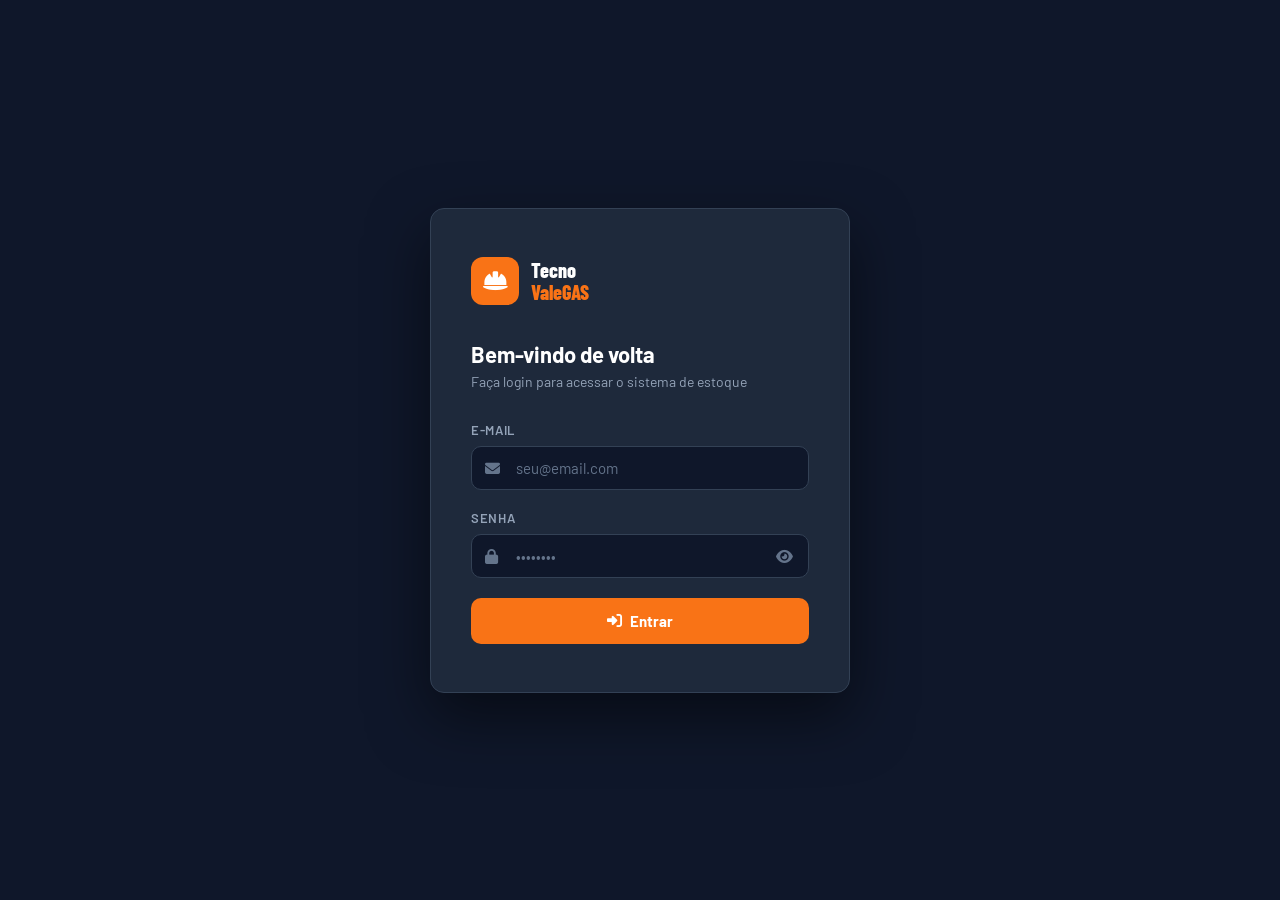
==== view/login.html @ e1f5254f "primeiro commit" ====
<!DOCTYPE html>
<html lang="pt-BR">
<head>
  <meta charset="UTF-8" />
  <meta name="viewport" content="width=device-width, initial-scale=1.0" />
  <title>TecnovaleGAS — Login</title>
  <link href="https://fonts.googleapis.com/css2?family=Barlow:wght@300;400;500;600;700;800&family=Barlow+Condensed:wght@600;700;800&display=swap" rel="stylesheet" />
  <link rel="stylesheet" href="https://cdnjs.cloudflare.com/ajax/libs/font-awesome/6.5.0/css/all.min.css" />
  <style>
    *, *::before, *::after { box-sizing: border-box; margin: 0; padding: 0; }

    :root {
      --orange: #F97316;
      --orange-dark: #EA580C;
      --dark: #0F172A;
      --dark-2: #1E293B;
      --dark-3: #334155;
      --gray-400: #94A3B8;
      --gray-500: #64748B;
      --white: #FFFFFF;
      --radius: 14px;
    }

    body {
      font-family: 'Barlow', sans-serif;
      background: var(--dark);
      min-height: 100vh;
      display: flex;
      align-items: center;
      justify-content: center;
      padding: 24px;
    }

    .login-card {
      background: var(--dark-2);
      border: 1px solid var(--dark-3);
      border-radius: var(--radius);
      padding: 48px 40px;
      width: 100%;
      max-width: 420px;
      box-shadow: 0 24px 60px rgba(0,0,0,.5);
    }

    .login-logo {
      display: flex;
      align-items: center;
      gap: 12px;
      margin-bottom: 36px;
    }

    .login-logo .logo-icon {
      width: 48px; height: 48px;
      border-radius: 12px;
      background: var(--orange);
      display: flex; align-items: center; justify-content: center;
      font-size: 22px; color: var(--white);
    }

    .login-logo .logo-text { display: flex; flex-direction: column; line-height: 1.1; }
    .login-logo .logo-main { font-family: 'Barlow Condensed', sans-serif; font-size: 20px; font-weight: 800; color: var(--white); }
    .login-logo .logo-accent { font-family: 'Barlow Condensed', sans-serif; font-size: 20px; font-weight: 800; color: var(--orange); }

    h1 { font-size: 22px; font-weight: 700; color: var(--white); margin-bottom: 6px; }
    .subtitle { font-size: 14px; color: var(--gray-400); margin-bottom: 32px; }

    .form-group { margin-bottom: 20px; }

    label {
      display: block;
      font-size: 13px;
      font-weight: 600;
      color: var(--gray-400);
      margin-bottom: 8px;
      text-transform: uppercase;
      letter-spacing: .05em;
    }

    .input-wrap { position: relative; }

    .input-wrap i.icon-left {
      position: absolute;
      left: 14px; top: 50%;
      transform: translateY(-50%);
      color: var(--gray-500);
      font-size: 15px;
    }

    input[type="email"],
    input[type="password"],
    input[type="text"] {
      width: 100%;
      background: var(--dark);
      border: 1.5px solid var(--dark-3);
      border-radius: 10px;
      padding: 12px 44px;
      font-size: 15px;
      color: var(--white);
      font-family: 'Barlow', sans-serif;
      outline: none;
      transition: border-color .2s;
    }

    input:focus { border-color: var(--orange); }
    input::placeholder { color: var(--gray-500); }

    .btn-toggle-senha {
      position: absolute;
      right: 12px; top: 50%;
      transform: translateY(-50%);
      background: none; border: none;
      color: var(--gray-500); cursor: pointer;
      font-size: 15px;
      padding: 4px;
    }
    .btn-toggle-senha:hover { color: var(--orange); }

    .btn-login {
      width: 100%;
      background: var(--orange);
      color: var(--white);
      border: none;
      border-radius: 10px;
      padding: 14px;
      font-size: 15px;
      font-weight: 700;
      font-family: 'Barlow', sans-serif;
      cursor: pointer;
      margin-top: 8px;
      transition: background .2s, transform .1s;
      display: flex; align-items: center; justify-content: center; gap: 8px;
    }
    .btn-login:hover  { background: var(--orange-dark); }
    .btn-login:active { transform: scale(.98); }
    .btn-login:disabled { opacity: .6; cursor: not-allowed; transform: none; }

    .error-msg {
      display: none;
      background: rgba(239,68,68,.12);
      border: 1px solid rgba(239,68,68,.35);
      border-radius: 8px;
      padding: 12px 16px;
      font-size: 13px;
      color: #FCA5A5;
      margin-bottom: 20px;
      align-items: center;
      gap: 8px;
    }
    .error-msg.visible { display: flex; }
  </style>
</head>
<body>

  <div class="login-card">

    <div class="login-logo">
      <div class="logo-icon"><i class="fa-solid fa-helmet-safety"></i></div>
      <div class="logo-text">
        <span class="logo-main">Tecno</span>
        <span class="logo-accent">ValeGAS</span>
      </div>
    </div>

    <h1>Bem-vindo de volta</h1>
    <p class="subtitle">Faça login para acessar o sistema de estoque</p>

    <div class="error-msg" id="errorMsg">
      <i class="fa-solid fa-circle-xmark"></i>
      <span id="errorText">Email ou senha incorretos.</span>
    </div>

    <div class="form-group">
      <label for="email">E-mail</label>
      <div class="input-wrap">
        <i class="fa-solid fa-envelope icon-left"></i>
        <input type="email" id="email" placeholder="seu@email.com" autocomplete="email" />
      </div>
    </div>

    <div class="form-group">
      <label for="senha">Senha</label>
      <div class="input-wrap">
        <i class="fa-solid fa-lock icon-left"></i>
        <input type="password" id="senha" placeholder="••••••••" autocomplete="current-password" />
        <button class="btn-toggle-senha" type="button" onclick="toggleSenha()" id="btnToggleSenha">
          <i class="fa-solid fa-eye" id="iconSenha"></i>
        </button>
      </div>
    </div>

    <button class="btn-login" id="btnLogin" onclick="fazerLogin()">
      <i class="fa-solid fa-right-to-bracket"></i>
      Entrar
    </button>

  </div>

  <script>
    const API_BASE = 'http://localhost:5000';

    // Se já está logado, redireciona direto para o dashboard
    if (sessionStorage.getItem('token')) {
      window.location.href = '/dashboard';
    }

    // Enter dispara o login
    document.addEventListener('keydown', e => {
      if (e.key === 'Enter') fazerLogin();
    });

    function toggleSenha() {
      const input = document.getElementById('senha');
      const icon  = document.getElementById('iconSenha');
      if (input.type === 'password') {
        input.type = 'text';
        icon.className = 'fa-solid fa-eye-slash';
      } else {
        input.type = 'password';
        icon.className = 'fa-solid fa-eye';
      }
    }

    function mostrarErro(msg) {
      document.getElementById('errorText').textContent = msg;
      document.getElementById('errorMsg').classList.add('visible');
    }

    function ocultarErro() {
      document.getElementById('errorMsg').classList.remove('visible');
    }

    async function fazerLogin() {
      const email = document.getElementById('email').value.trim();
      const senha = document.getElementById('senha').value.trim();
      const btn   = document.getElementById('btnLogin');

      ocultarErro();

      if (!email) { mostrarErro('Informe o e-mail.'); return; }
      if (!senha)  { mostrarErro('Informe a senha.'); return; }

      btn.disabled = true;
      btn.innerHTML = '<i class="fa-solid fa-spinner fa-spin"></i> Entrando...';

      try {
        const res = await fetch(`${API_BASE}/login`, {
          method: 'POST',
          headers: { 'Content-Type': 'application/json' },
          body: JSON.stringify({ email, senha }),
        });

        const data = await res.json();

        if (!res.ok || !data.status) {
          mostrarErro(data.msg || 'Email ou senha incorretos.');
          return;
        }

        // Salva token e nome do usuário
        sessionStorage.setItem('token', data.token);
        sessionStorage.setItem('nomeLogin', data.nomeLogin || 'Administrador');

        // Redireciona para o dashboard
        window.location.href = '/dashboard';

      } catch (err) {
        mostrarErro('Não foi possível conectar ao servidor. Verifique se a API está rodando.');
        console.error('Login error:', err);
      } finally {
        btn.disabled = false;
        btn.innerHTML = '<i class="fa-solid fa-right-to-bracket"></i> Entrar';
      }
    }
  </script>

</body>
</html>
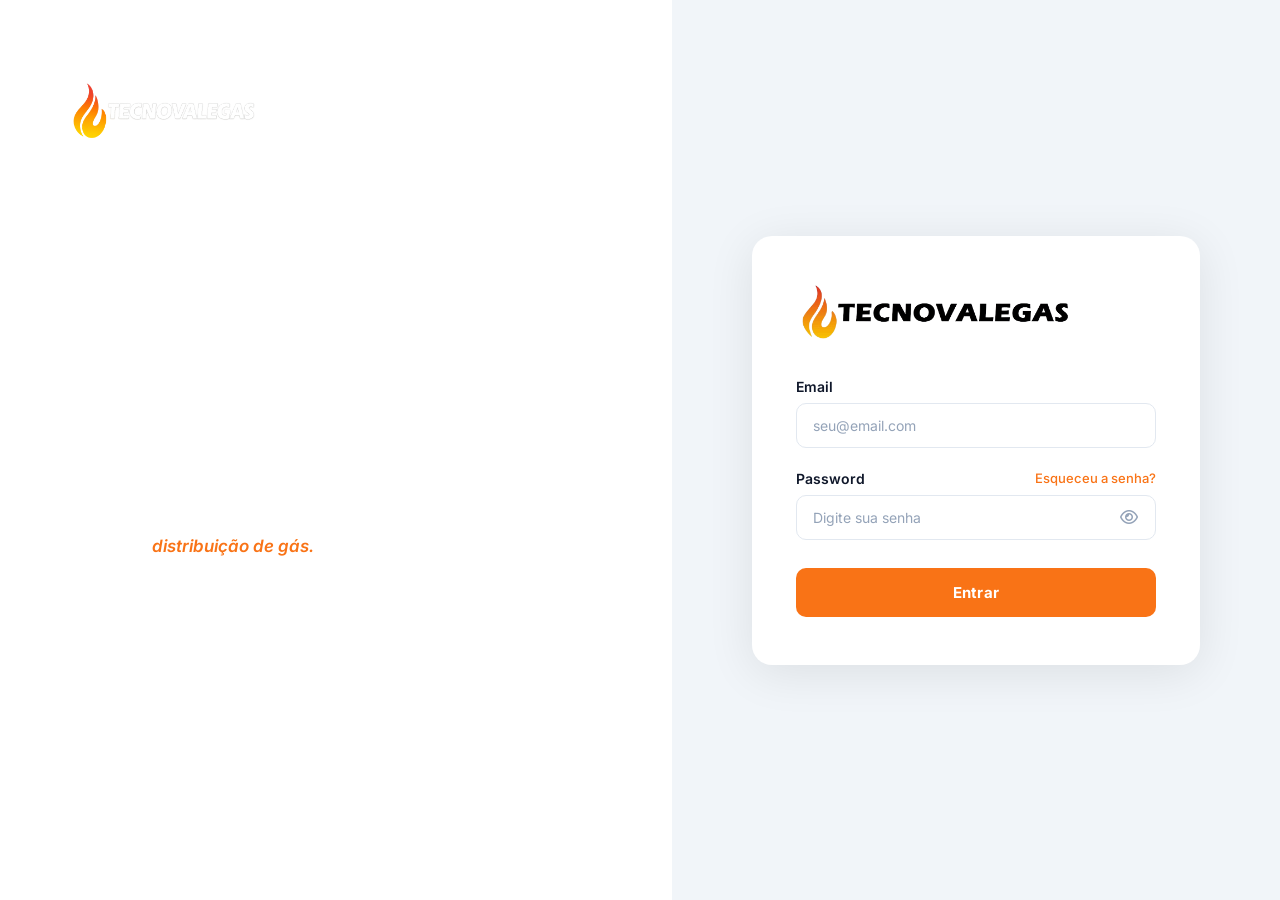
==== commit d681962e: "feat: redesign completo do sistema — login, sidebar, obras e segurança   Login   - Nova tela split-l" ====
--- a/view/login.html
+++ b/view/login.html
@@ -3,229 +3,328 @@
 <head>
   <meta charset="UTF-8" />
   <meta name="viewport" content="width=device-width, initial-scale=1.0" />
-  <title>TecnovaleGAS — Login</title>
-  <link href="https://fonts.googleapis.com/css2?family=Barlow:wght@300;400;500;600;700;800&family=Barlow+Condensed:wght@600;700;800&display=swap" rel="stylesheet" />
+  <title>TecnoVale Gás — Login</title>
+  <link rel="icon" href="/images/tecnovale.png" type="image/png" />
+  <link href="https://fonts.googleapis.com/css2?family=Inter:ital,wght@0,300;0,400;0,500;0,600;0,700;0,800;1,400;1,700;1,800&display=swap" rel="stylesheet" />
   <link rel="stylesheet" href="https://cdnjs.cloudflare.com/ajax/libs/font-awesome/6.5.0/css/all.min.css" />
   <style>
     *, *::before, *::after { box-sizing: border-box; margin: 0; padding: 0; }
 
     :root {
-      --orange: #F97316;
+      --orange:      #F97316;
       --orange-dark: #EA580C;
-      --dark: #0F172A;
-      --dark-2: #1E293B;
-      --dark-3: #334155;
-      --gray-400: #94A3B8;
-      --gray-500: #64748B;
-      --white: #FFFFFF;
-      --radius: 14px;
     }
 
     body {
-      font-family: 'Barlow', sans-serif;
-      background: var(--dark);
+      font-family: 'Inter', sans-serif;
       min-height: 100vh;
       display: flex;
-      align-items: center;
+    }
+
+    /* ── Painel esquerdo ── */
+    .panel-left {
+      flex: 1;
+      background: linear-gradient(138
+      deg, #0F172A 0%, #0F172A 75%, #7c2d12 90%, #C2410C 100%);
+      display: flex;
+      flex-direction: column;
+      padding: 44px 56px;
+      position: relative;
+      overflow: hidden;
+    }
+
+
+    .brand-logo {
+      display: flex;
+      align-items: center;
+      z-index: 1;
+    }
+
+    .brand-logo img { height: 140px; width: auto; }
+
+    .panel-center {
+      flex: 1;
+      display: flex;
+      flex-direction: column;
       justify-content: center;
-      padding: 24px;
+      gap: 40px;
+      z-index: 1;
+    }
+
+    .panel-content {
+      z-index: 1;
+      text-align: left;
+    }
+
+    .panel-content h1 {
+      font-size: clamp(54px, 6.5vw, 84px);
+      font-weight: 800;
+      color: #fff;
+      line-height: 1.0;
+      margin-bottom: 22px;
+      font-style: italic;
+    }
+
+    .panel-content p {
+      font-size: 17px;
+      font-style: italic;
+      color: rgba(255,255,255,0.72);
+      line-height: 1.75;
+      max-width: 400px;
+    }
+
+    .panel-content p strong {
+      color: var(--orange);
+      font-style: italic;
+      font-weight: 600;
+    }
+
+    .panel-footer {
+      display: flex;
+      align-items: center;
+      gap: 14px;
+      z-index: 1;
+    }
+
+    .shield-icon {
+      width: 42px; height: 42px;
+      border: 1.5px solid rgba(255,255,255,0.2);
+      border-radius: 10px;
+      display: flex; align-items: center; justify-content: center;
+      flex-shrink: 0;
+      color: rgba(255,255,255,0.55);
+      font-size: 18px;
+    }
+
+    .panel-footer p {
+      font-size: 13px;
+      color: rgba(255,255,255,0.45);
+      line-height: 1.55;
+    }
+
+    /* ── Painel direito ── */
+    .panel-right {
+      flex: 1;
+      background: #F1F5F9;
+      display: flex;
+      align-items: center;
+      justify-content: center;
+      padding: 40px 24px;
     }
 
     .login-card {
-      background: var(--dark-2);
-      border: 1px solid var(--dark-3);
-      border-radius: var(--radius);
-      padding: 48px 40px;
+      background: #fff;
+      border-radius: 20px;
+      padding: 48px 44px;
       width: 100%;
-      max-width: 420px;
-      box-shadow: 0 24px 60px rgba(0,0,0,.5);
-    }
-
-    .login-logo {
-      display: flex;
-      align-items: center;
-      gap: 12px;
-      margin-bottom: 36px;
-    }
-
-    .login-logo .logo-icon {
-      width: 48px; height: 48px;
-      border-radius: 12px;
-      background: var(--orange);
-      display: flex; align-items: center; justify-content: center;
-      font-size: 22px; color: var(--white);
-    }
-
-    .login-logo .logo-text { display: flex; flex-direction: column; line-height: 1.1; }
-    .login-logo .logo-main { font-family: 'Barlow Condensed', sans-serif; font-size: 20px; font-weight: 800; color: var(--white); }
-    .login-logo .logo-accent { font-family: 'Barlow Condensed', sans-serif; font-size: 20px; font-weight: 800; color: var(--orange); }
-
-    h1 { font-size: 22px; font-weight: 700; color: var(--white); margin-bottom: 6px; }
-    .subtitle { font-size: 14px; color: var(--gray-400); margin-bottom: 32px; }
-
-    .form-group { margin-bottom: 20px; }
+      max-width: 448px;
+      box-shadow: 0 8px 48px rgba(0,0,0,0.09);
+    }
+
+    .card-logo {
+      display: flex;
+      align-items: center;
+      margin-bottom: 38px;
+    }
+
+    .card-logo img { height: 56px; width: auto; }
+
+    .card-logo-text {
+      font-size: 16px;
+      font-weight: 800;
+      color: #0F172A;
+      letter-spacing: 1px;
+      text-transform: uppercase;
+    }
+
+    .form-group { margin-bottom: 22px; }
+
+    .form-label-row {
+      display: flex;
+      align-items: center;
+      justify-content: space-between;
+      margin-bottom: 8px;
+    }
 
     label {
-      display: block;
+      font-size: 14px;
+      font-weight: 600;
+      color: #0F172A;
+    }
+
+    .forgot-link {
       font-size: 13px;
-      font-weight: 600;
-      color: var(--gray-400);
-      margin-bottom: 8px;
-      text-transform: uppercase;
-      letter-spacing: .05em;
-    }
+      font-weight: 500;
+      color: var(--orange);
+      text-decoration: none;
+      transition: opacity .15s;
+    }
+    .forgot-link:hover { opacity: .75; }
 
     .input-wrap { position: relative; }
-
-    .input-wrap i.icon-left {
-      position: absolute;
-      left: 14px; top: 50%;
-      transform: translateY(-50%);
-      color: var(--gray-500);
-      font-size: 15px;
-    }
 
     input[type="email"],
     input[type="password"],
     input[type="text"] {
       width: 100%;
-      background: var(--dark);
-      border: 1.5px solid var(--dark-3);
+      border: 1.5px solid #E2E8F0;
       border-radius: 10px;
-      padding: 12px 44px;
-      font-size: 15px;
-      color: var(--white);
-      font-family: 'Barlow', sans-serif;
+      padding: 13px 16px;
+      font-family: 'Inter', sans-serif;
+      font-size: 14px;
+      color: #0F172A;
       outline: none;
-      transition: border-color .2s;
-    }
-
-    input:focus { border-color: var(--orange); }
-    input::placeholder { color: var(--gray-500); }
+      transition: border-color .2s, box-shadow .2s;
+      background: #fff;
+    }
+
+    input[type="password"],
+    input[type="text"].pwd-input {
+      padding-right: 48px;
+    }
+
+    input:focus {
+      border-color: var(--orange);
+      box-shadow: 0 0 0 3px rgba(249,115,22,0.13);
+    }
+
+    input::placeholder { color: #94A3B8; }
 
     .btn-toggle-senha {
       position: absolute;
-      right: 12px; top: 50%;
+      right: 14px; top: 50%;
       transform: translateY(-50%);
       background: none; border: none;
-      color: var(--gray-500); cursor: pointer;
-      font-size: 15px;
-      padding: 4px;
+      color: #94A3B8; cursor: pointer;
+      font-size: 16px; padding: 4px;
+      line-height: 1;
+      transition: color .15s;
     }
     .btn-toggle-senha:hover { color: var(--orange); }
 
     .btn-login {
       width: 100%;
       background: var(--orange);
-      color: var(--white);
+      color: #fff;
       border: none;
       border-radius: 10px;
-      padding: 14px;
+      padding: 15px;
+      font-family: 'Inter', sans-serif;
       font-size: 15px;
       font-weight: 700;
-      font-family: 'Barlow', sans-serif;
       cursor: pointer;
-      margin-top: 8px;
-      transition: background .2s, transform .1s;
-      display: flex; align-items: center; justify-content: center; gap: 8px;
-    }
-    .btn-login:hover  { background: var(--orange-dark); }
+      margin-top: 6px;
+      transition: background .2s, transform .1s, box-shadow .2s;
+      letter-spacing: .2px;
+    }
+    .btn-login:hover  { background: var(--orange-dark); box-shadow: 0 4px 18px rgba(249,115,22,0.38); }
     .btn-login:active { transform: scale(.98); }
     .btn-login:disabled { opacity: .6; cursor: not-allowed; transform: none; }
 
     .error-msg {
       display: none;
-      background: rgba(239,68,68,.12);
-      border: 1px solid rgba(239,68,68,.35);
-      border-radius: 8px;
-      padding: 12px 16px;
+      background: #FEF2F2;
+      border: 1px solid #FECACA;
+      border-radius: 9px;
+      padding: 11px 14px;
       font-size: 13px;
-      color: #FCA5A5;
+      color: #DC2626;
       margin-bottom: 20px;
       align-items: center;
       gap: 8px;
     }
     .error-msg.visible { display: flex; }
+
+    @media (max-width: 768px) {
+      .panel-left { display: none; }
+      body { background: #F1F5F9; justify-content: center; }
+    }
   </style>
 </head>
 <body>
 
-  <div class="login-card">
-
-    <div class="login-logo">
-      <div class="logo-icon"><i class="fa-solid fa-helmet-safety"></i></div>
-      <div class="logo-text">
-        <span class="logo-main">Tecno</span>
-        <span class="logo-accent">ValeGAS</span>
-      </div>
+  <!-- ── Lado Esquerdo ── -->
+  <div class="panel-left">
+    <div class="brand-logo">
+      <img src="/images/Logo%20nova.png" alt="TecnoVale Gás" />
     </div>
 
-    <h1>Bem-vindo de volta</h1>
-    <p class="subtitle">Faça login para acessar o sistema de estoque</p>
-
-    <div class="error-msg" id="errorMsg">
-      <i class="fa-solid fa-circle-xmark"></i>
-      <span id="errorText">Email ou senha incorretos.</span>
+    <div class="panel-center">
+      <div class="panel-content">
+        <h1>Bem-vindo</h1>
+        <p>
+          Há quase 15 anos levando eficiência e confiança ao setor de
+          <strong>distribuição de gás.</strong>
+        </p>
+      </div>
+
+      <div class="panel-footer">
+        <div class="shield-icon"><i class="fa-solid fa-shield-halved"></i></div>
+        <p>Compromisso, qualidade e excelência que movem nossa história todos os dias.</p>
+      </div>
     </div>
-
-    <div class="form-group">
-      <label for="email">E-mail</label>
-      <div class="input-wrap">
-        <i class="fa-solid fa-envelope icon-left"></i>
+  </div>
+
+  <!-- ── Lado Direito ── -->
+  <div class="panel-right">
+    <div class="login-card">
+
+      <div class="card-logo">
+        <img src="/images/tecnovale-removebg-preview.png" alt="TecnoVale Gás" />
+      </div>
+
+      <div class="error-msg" id="errorMsg">
+        <i class="fa-solid fa-circle-xmark"></i>
+        <span id="errorText">Email ou senha incorretos.</span>
+      </div>
+
+      <div class="form-group">
+        <div class="form-label-row">
+          <label for="email">Email</label>
+        </div>
         <input type="email" id="email" placeholder="seu@email.com" autocomplete="email" />
       </div>
+
+      <div class="form-group">
+        <div class="form-label-row">
+          <label for="senha">Password</label>
+          <a href="#" class="forgot-link" onclick="return false;">Esqueceu a senha?</a>
+        </div>
+        <div class="input-wrap">
+          <input type="password" id="senha" class="pwd-input" placeholder="Digite sua senha" autocomplete="current-password" />
+          <button class="btn-toggle-senha" type="button" onclick="toggleSenha()" id="btnToggle">
+            <i class="fa-regular fa-eye" id="iconSenha"></i>
+          </button>
+        </div>
+      </div>
+
+      <button class="btn-login" id="btnLogin" onclick="fazerLogin()">Entrar</button>
+
     </div>
-
-    <div class="form-group">
-      <label for="senha">Senha</label>
-      <div class="input-wrap">
-        <i class="fa-solid fa-lock icon-left"></i>
-        <input type="password" id="senha" placeholder="••••••••" autocomplete="current-password" />
-        <button class="btn-toggle-senha" type="button" onclick="toggleSenha()" id="btnToggleSenha">
-          <i class="fa-solid fa-eye" id="iconSenha"></i>
-        </button>
-      </div>
-    </div>
-
-    <button class="btn-login" id="btnLogin" onclick="fazerLogin()">
-      <i class="fa-solid fa-right-to-bracket"></i>
-      Entrar
-    </button>
-
   </div>
 
   <script>
     const API_BASE = 'http://localhost:5000';
 
-    // Se já está logado, redireciona direto para o dashboard
-    if (sessionStorage.getItem('token')) {
-      window.location.href = '/dashboard';
-    }
-
-    // Enter dispara o login
-    document.addEventListener('keydown', e => {
-      if (e.key === 'Enter') fazerLogin();
-    });
+    if (sessionStorage.getItem('token')) window.location.href = '/dashboard';
+
+    document.addEventListener('keydown', e => { if (e.key === 'Enter') fazerLogin(); });
 
     function toggleSenha() {
       const input = document.getElementById('senha');
       const icon  = document.getElementById('iconSenha');
       if (input.type === 'password') {
         input.type = 'text';
-        icon.className = 'fa-solid fa-eye-slash';
+        icon.className = 'fa-regular fa-eye-slash';
       } else {
         input.type = 'password';
-        icon.className = 'fa-solid fa-eye';
+        icon.className = 'fa-regular fa-eye';
       }
     }
 
     function mostrarErro(msg) {
       document.getElementById('errorText').textContent = msg;
       document.getElementById('errorMsg').classList.add('visible');
-    }
-
-    function ocultarErro() {
-      document.getElementById('errorMsg').classList.remove('visible');
     }
 
     async function fazerLogin() {
@@ -233,21 +332,19 @@
       const senha = document.getElementById('senha').value.trim();
       const btn   = document.getElementById('btnLogin');
 
-      ocultarErro();
-
+      document.getElementById('errorMsg').classList.remove('visible');
       if (!email) { mostrarErro('Informe o e-mail.'); return; }
-      if (!senha)  { mostrarErro('Informe a senha.'); return; }
-
-      btn.disabled = true;
-      btn.innerHTML = '<i class="fa-solid fa-spinner fa-spin"></i> Entrando...';
+      if (!senha) { mostrarErro('Informe a senha.'); return; }
+
+      btn.disabled    = true;
+      btn.textContent = 'Entrando...';
 
       try {
-        const res = await fetch(`${API_BASE}/login`, {
-          method: 'POST',
+        const res  = await fetch(`${API_BASE}/login`, {
+          method:  'POST',
           headers: { 'Content-Type': 'application/json' },
-          body: JSON.stringify({ email, senha }),
+          body:    JSON.stringify({ email, senha }),
         });
-
         const data = await res.json();
 
         if (!res.ok || !data.status) {
@@ -255,19 +352,16 @@
           return;
         }
 
-        // Salva token e nome do usuário
-        sessionStorage.setItem('token', data.token);
+        sessionStorage.setItem('token',     data.token);
         sessionStorage.setItem('nomeLogin', data.nomeLogin || 'Administrador');
-
-        // Redireciona para o dashboard
+        sessionStorage.setItem('idAdmin',   data.idAdmin   || '');
         window.location.href = '/dashboard';
 
-      } catch (err) {
+      } catch {
         mostrarErro('Não foi possível conectar ao servidor. Verifique se a API está rodando.');
-        console.error('Login error:', err);
       } finally {
-        btn.disabled = false;
-        btn.innerHTML = '<i class="fa-solid fa-right-to-bracket"></i> Entrar';
+        btn.disabled    = false;
+        btn.textContent = 'Entrar';
       }
     }
   </script>
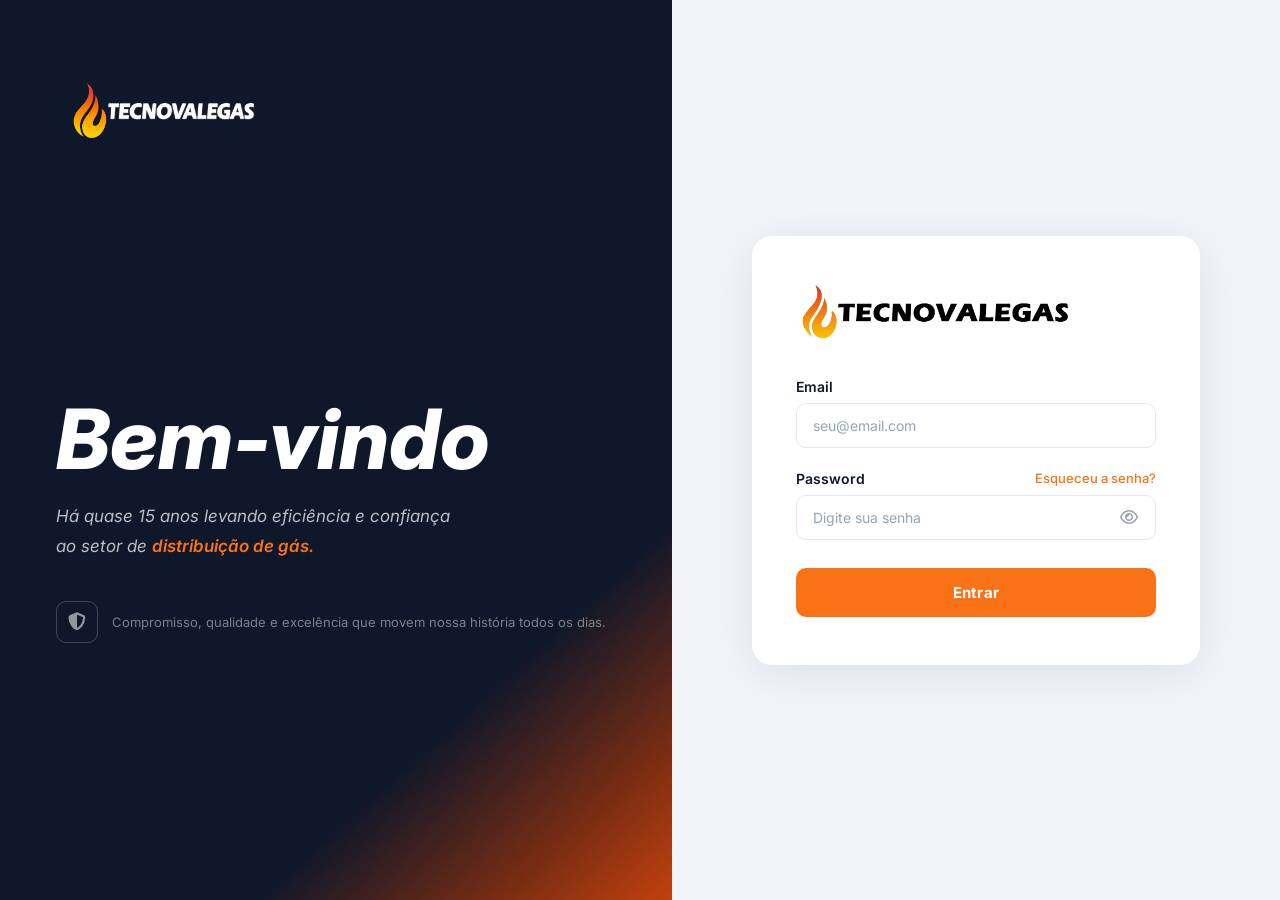
==== commit 5024574b: "fix: corrige gradiente quebrado do painel esquerdo no login" ====
--- a/view/login.html
+++ b/view/login.html
@@ -24,8 +24,7 @@
     /* ── Painel esquerdo ── */
     .panel-left {
       flex: 1;
-      background: linear-gradient(138
-      deg, #0F172A 0%, #0F172A 75%, #7c2d12 90%, #C2410C 100%);
+      background: linear-gradient(138deg, #0F172A 0%, #0F172A 75%, #7c2d12 90%, #C2410C 100%);
       display: flex;
       flex-direction: column;
       padding: 44px 56px;
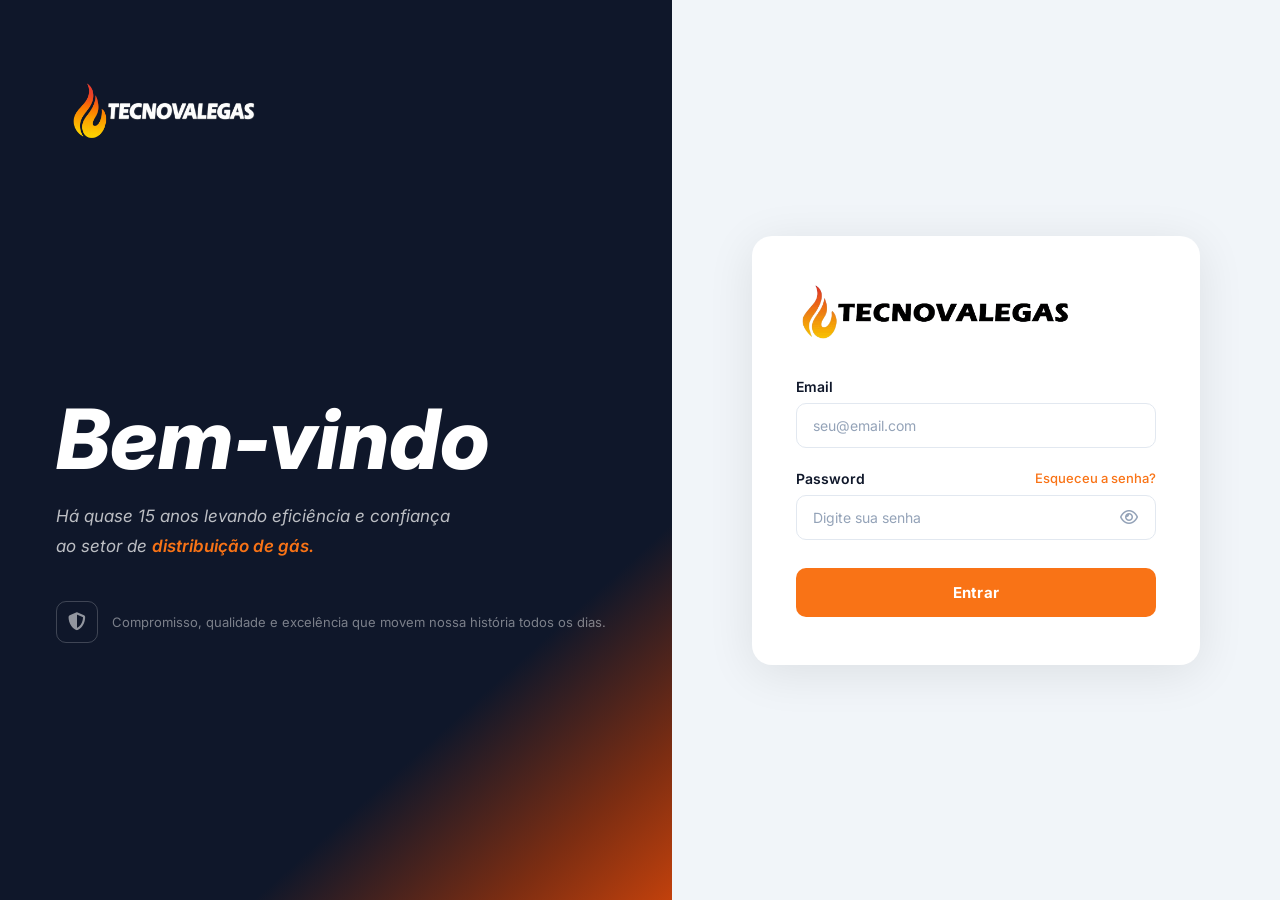
==== commit 6f23e2fd: "feat: aviso de Caps Lock ativado nos campos de senha" ====
--- a/view/login.html
+++ b/view/login.html
@@ -234,6 +234,20 @@
     }
     .error-msg.visible { display: flex; }
 
+    .caps-warn {
+      display: none;
+      align-items: center;
+      gap: 8px;
+      font-size: 13px;
+      color: #64748B;
+      background: #F8FAFC;
+      border: 1.5px solid #E2E8F0;
+      border-radius: 10px;
+      padding: 10px 14px;
+      margin-top: 8px;
+    }
+    .caps-warn.visible { display: flex; }
+
     @media (max-width: 768px) {
       .panel-left { display: none; }
       body { background: #F1F5F9; justify-content: center; }
@@ -295,6 +309,7 @@
             <i class="fa-regular fa-eye" id="iconSenha"></i>
           </button>
         </div>
+        <span class="caps-warn" id="capsWarnSenha"><i class="fa-solid fa-lock"></i> Caps Lock está ativado</span>
       </div>
 
       <button class="btn-login" id="btnLogin" onclick="fazerLogin()">Entrar</button>
@@ -308,6 +323,15 @@
     if (sessionStorage.getItem('token')) window.location.href = '/dashboard';
 
     document.addEventListener('keydown', e => { if (e.key === 'Enter') fazerLogin(); });
+
+    (function () {
+      const input = document.getElementById('senha');
+      const warn  = document.getElementById('capsWarnSenha');
+      input.addEventListener('keyup', e => {
+        warn.classList.toggle('visible', e.getModifierState('CapsLock'));
+      });
+      input.addEventListener('blur', () => warn.classList.remove('visible'));
+    })();
 
     function toggleSenha() {
       const input = document.getElementById('senha');
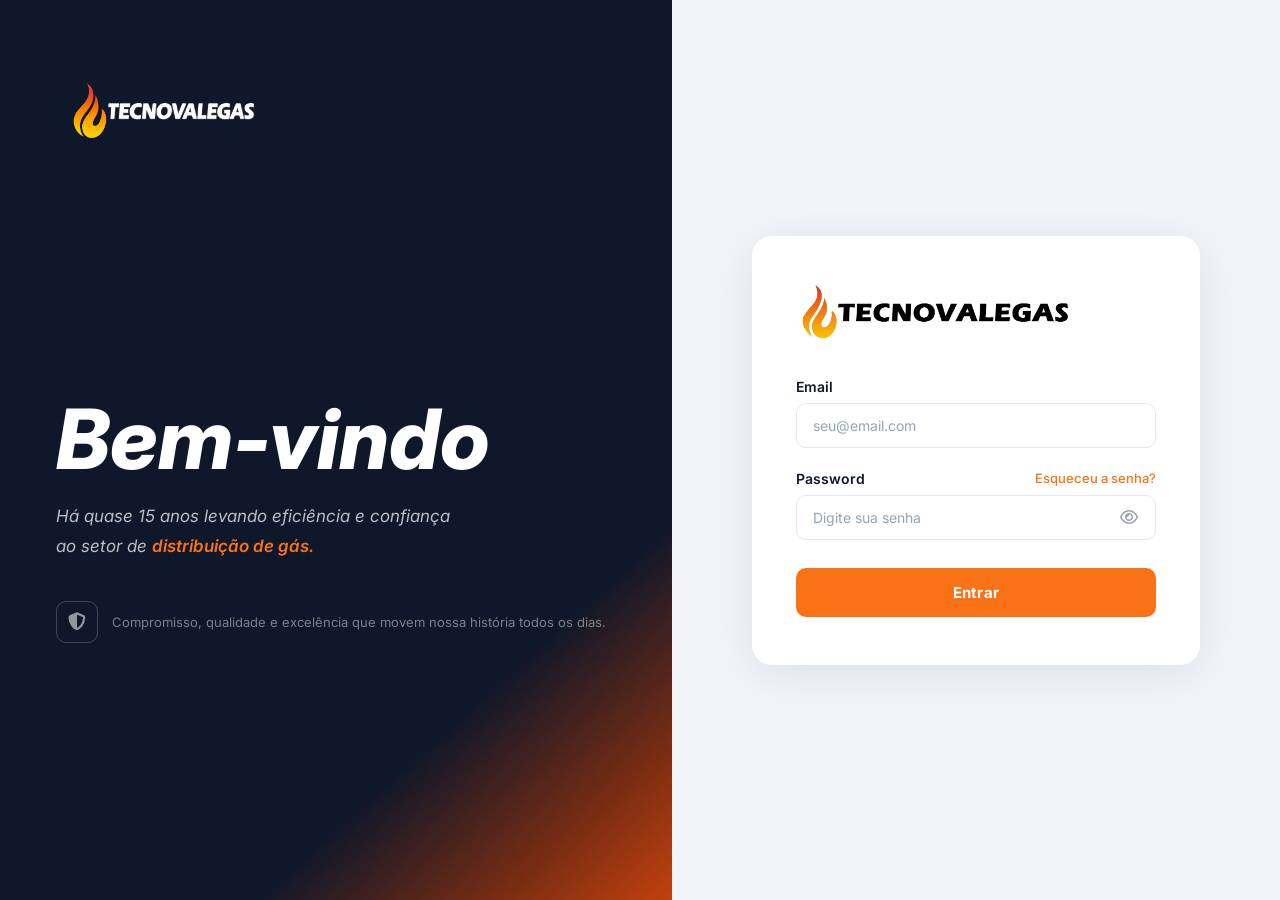
==== commit 2a8c0773: "docs: mudar favicon para o fogin." ====
--- a/view/login.html
+++ b/view/login.html
@@ -4,7 +4,7 @@
   <meta charset="UTF-8" />
   <meta name="viewport" content="width=device-width, initial-scale=1.0" />
   <title>TecnoVale Gás — Login</title>
-  <link rel="icon" href="/images/tecnovale.png" type="image/png" />
+  <link rel="icon" href="/images/Fogo.png" type="image/png" />
   <link href="https://fonts.googleapis.com/css2?family=Inter:ital,wght@0,300;0,400;0,500;0,600;0,700;0,800;1,400;1,700;1,800&display=swap" rel="stylesheet" />
   <link rel="stylesheet" href="https://cdnjs.cloudflare.com/ajax/libs/font-awesome/6.5.0/css/all.min.css" />
   <style>
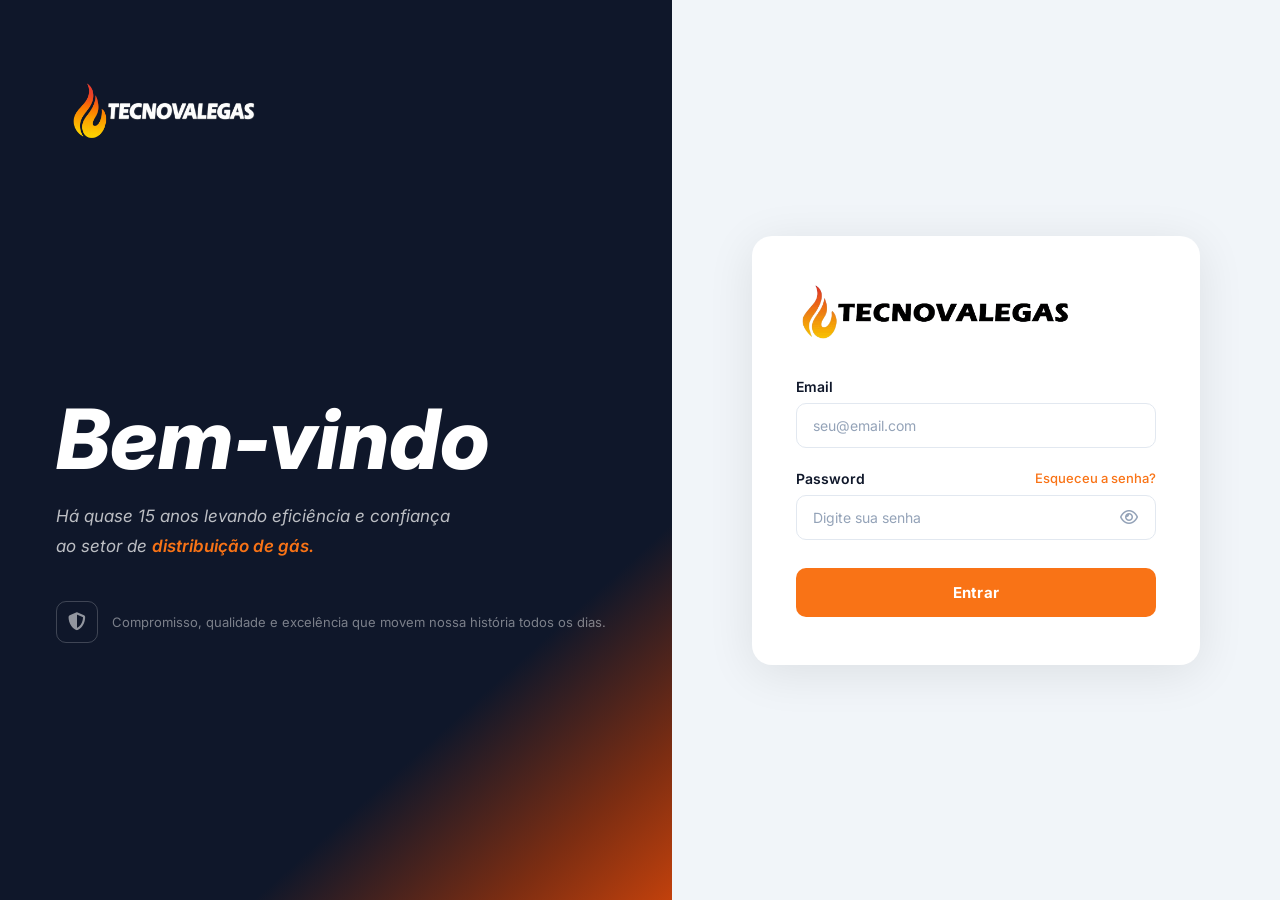
==== commit e468553b: "feat: tela de login responsiva para celular e tablet" ====
--- a/view/login.html
+++ b/view/login.html
@@ -248,9 +248,44 @@
     }
     .caps-warn.visible { display: flex; }
 
+    @supports (min-height: 100dvh) {
+      body { min-height: 100dvh; }
+    }
+
+    /* ── Tablet: painel esquerdo mais estreito ── */
+    @media (max-width: 1024px) {
+      .panel-left { padding: 32px 34px; }
+      .brand-logo img { height: 104px; }
+      .panel-content h1 { font-size: clamp(40px, 6vw, 60px); }
+      .panel-content p { font-size: 15px; }
+      .login-card { padding: 40px 32px; }
+    }
+
+    /* ── Celular: só o cartão de login ── */
     @media (max-width: 768px) {
       .panel-left { display: none; }
       body { background: #F1F5F9; justify-content: center; }
+      .panel-right { padding: 28px 16px; }
+      .login-card {
+        padding: 32px 22px;
+        border-radius: 16px;
+        box-shadow: 0 4px 28px rgba(0,0,0,0.07);
+      }
+      .card-logo { justify-content: center; margin-bottom: 26px; }
+      .card-logo img { height: 48px; }
+      label { font-size: 13px; }
+      /* 16px evita o zoom automático do iOS ao focar o campo */
+      input[type="email"],
+      input[type="password"],
+      input[type="text"] { font-size: 16px; padding: 14px 16px; }
+      .btn-login { padding: 16px; font-size: 16px; }
+      .btn-toggle-senha { padding: 8px; right: 10px; }
+    }
+
+    @media (max-width: 380px) {
+      .panel-right { padding: 20px 12px; }
+      .login-card { padding: 26px 16px; }
+      .card-logo img { height: 42px; }
     }
   </style>
 </head>
@@ -318,7 +353,7 @@
   </div>
 
   <script>
-    const API_BASE = 'http://localhost:5000';
+    const API_BASE = '';
 
     if (sessionStorage.getItem('token')) window.location.href = '/dashboard';
 
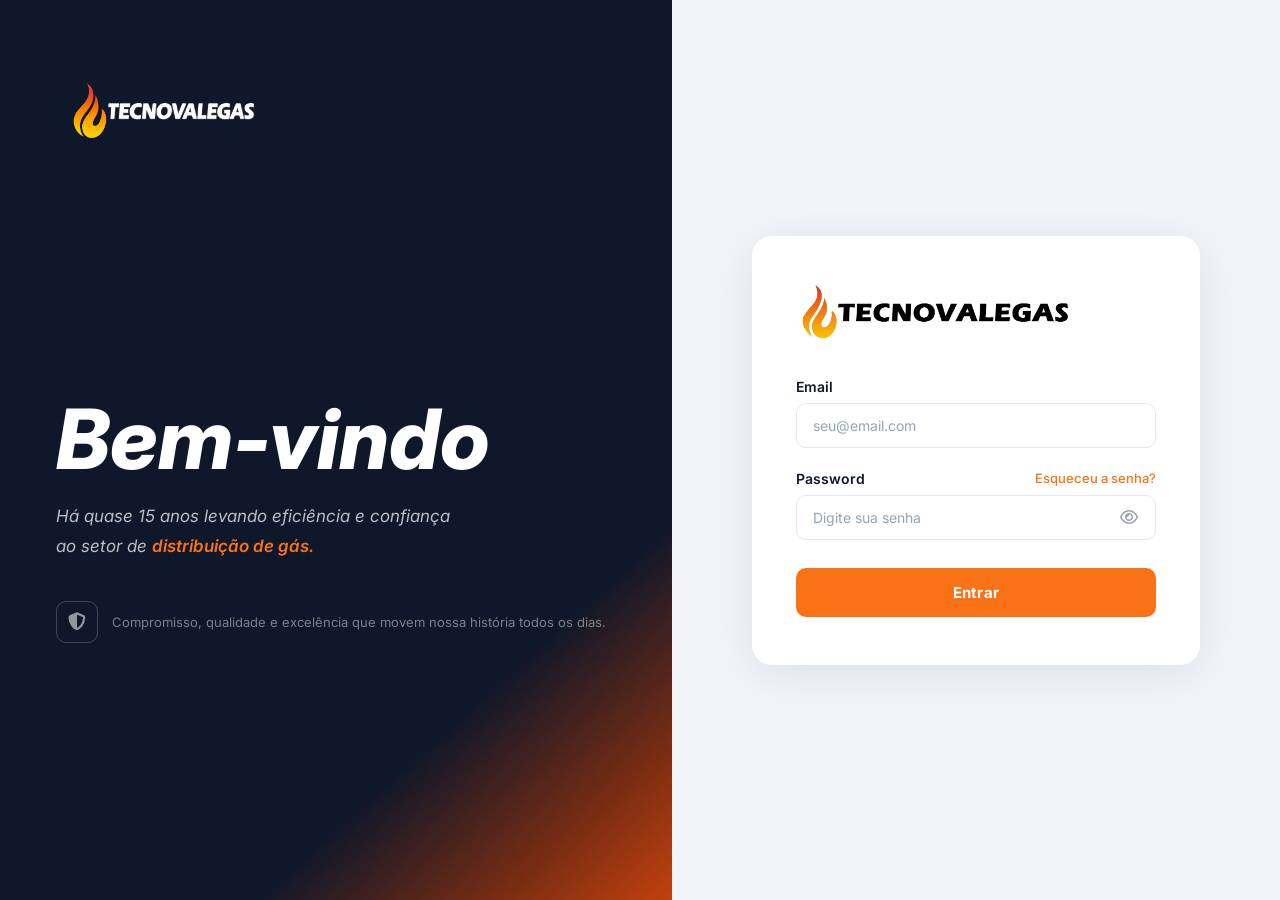
==== commit 64c55a97: "feat: cargo de usuario no front A aba Administradores vira Usuarios: nova coluna Cargo com badge, fi" ====
--- a/view/login.html
+++ b/view/login.html
@@ -413,6 +413,7 @@
         sessionStorage.setItem('token',     data.token);
         sessionStorage.setItem('nomeLogin', data.nomeLogin || 'Administrador');
         sessionStorage.setItem('idAdmin',   data.idAdmin   || '');
+        sessionStorage.setItem('cargo',     data.cargo     || 'Administracao');
         window.location.href = '/dashboard';
 
       } catch {
